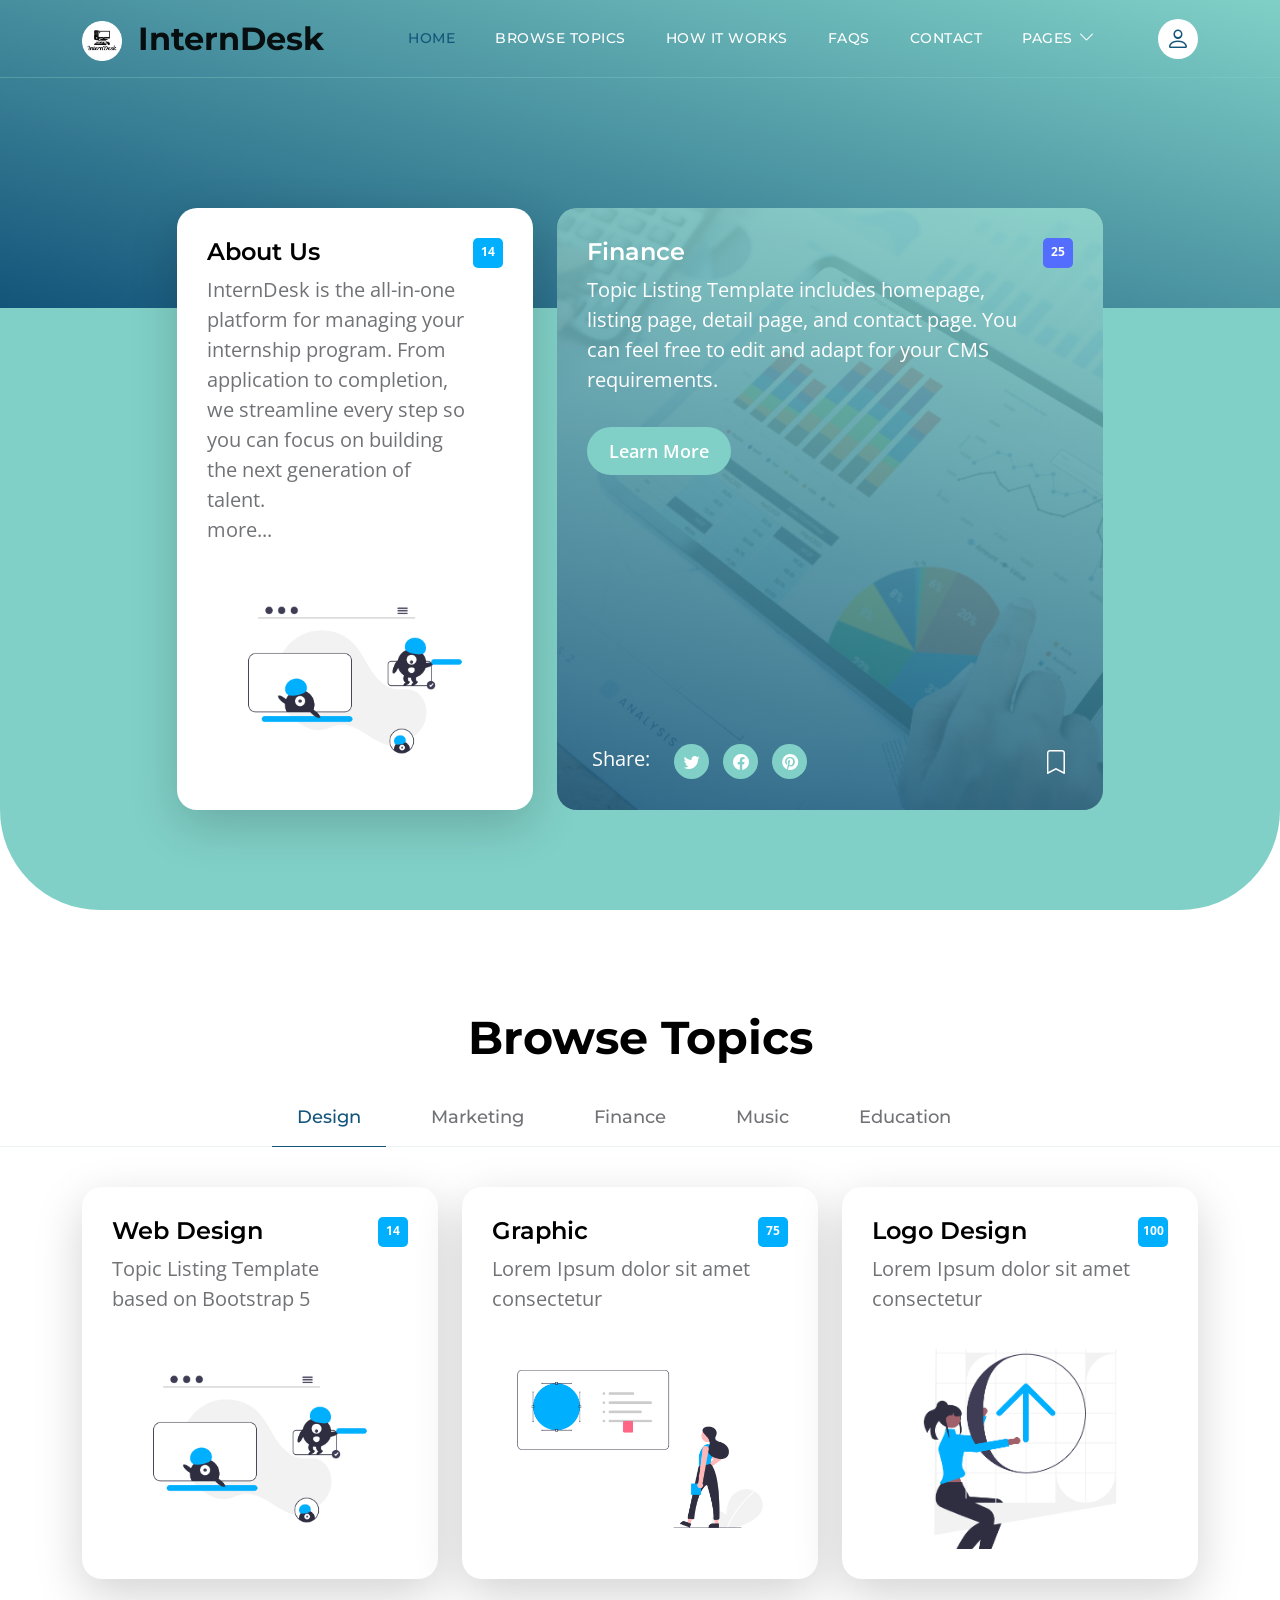
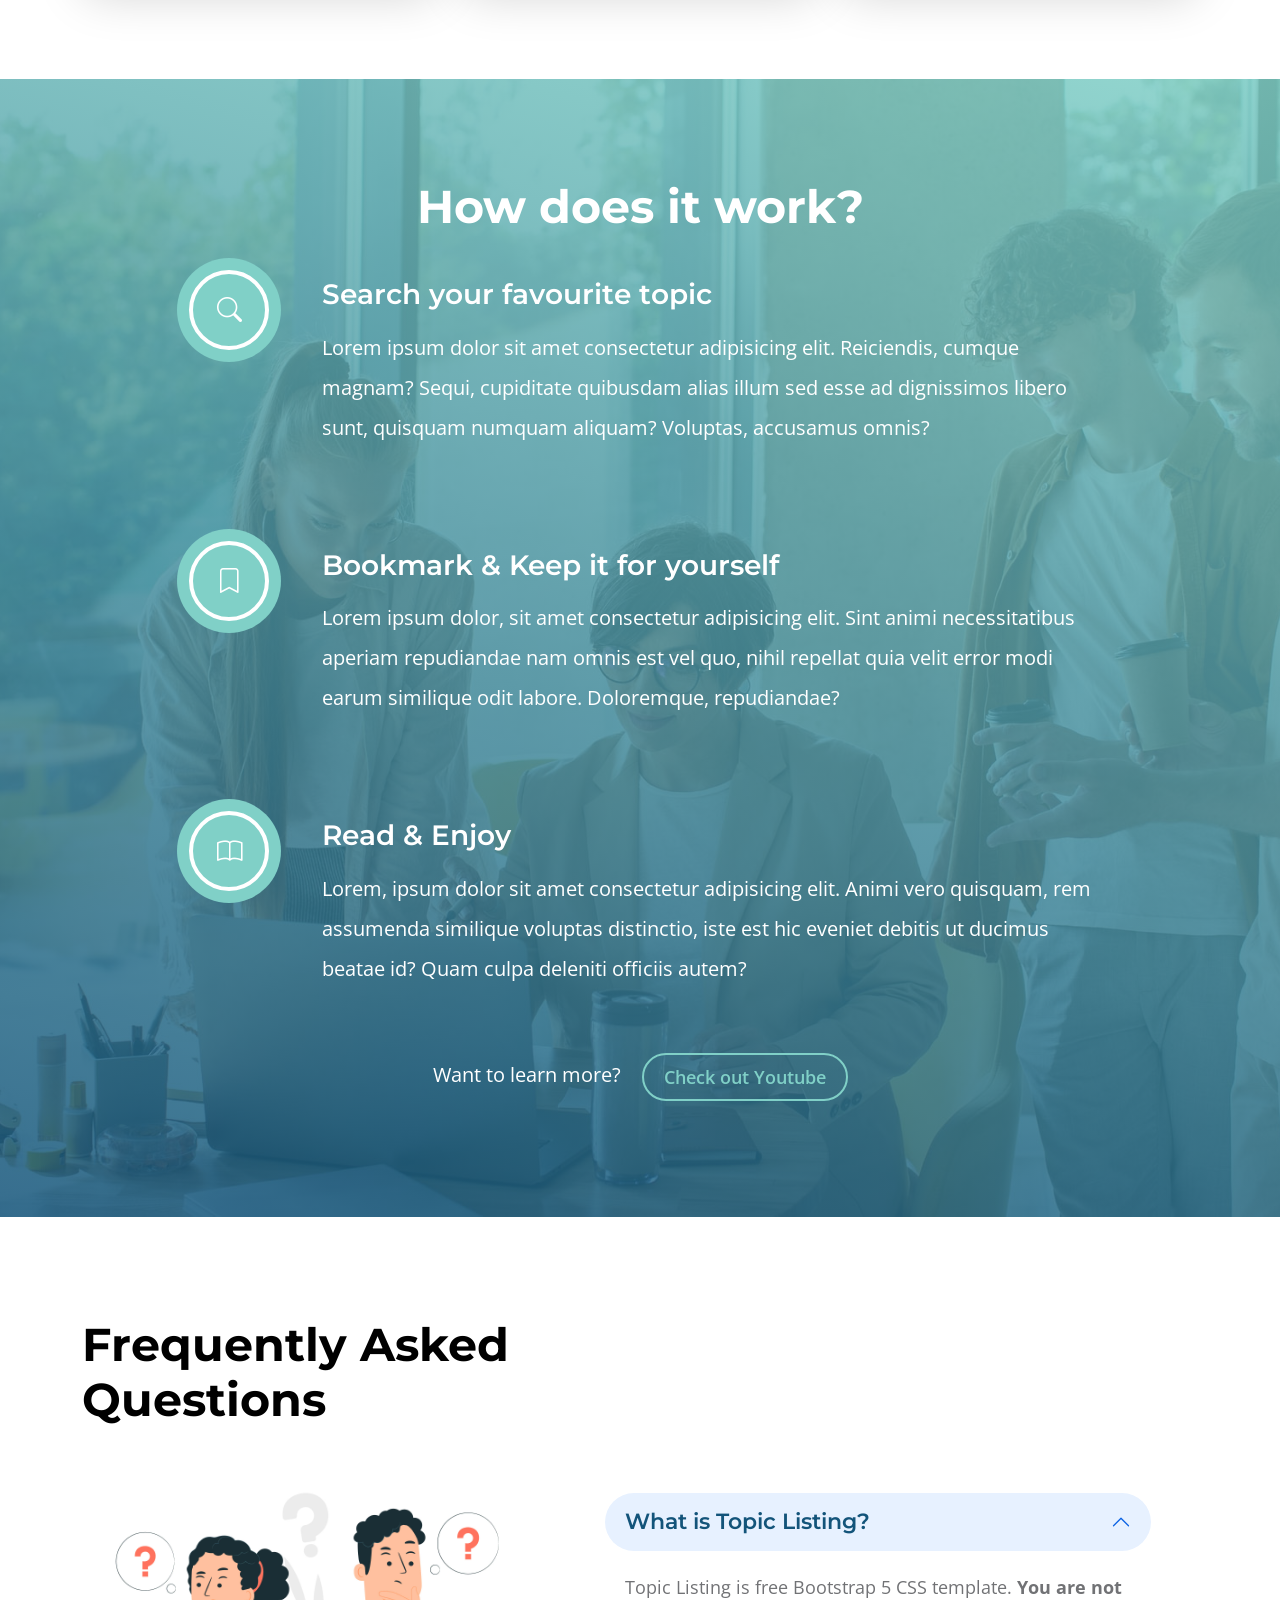
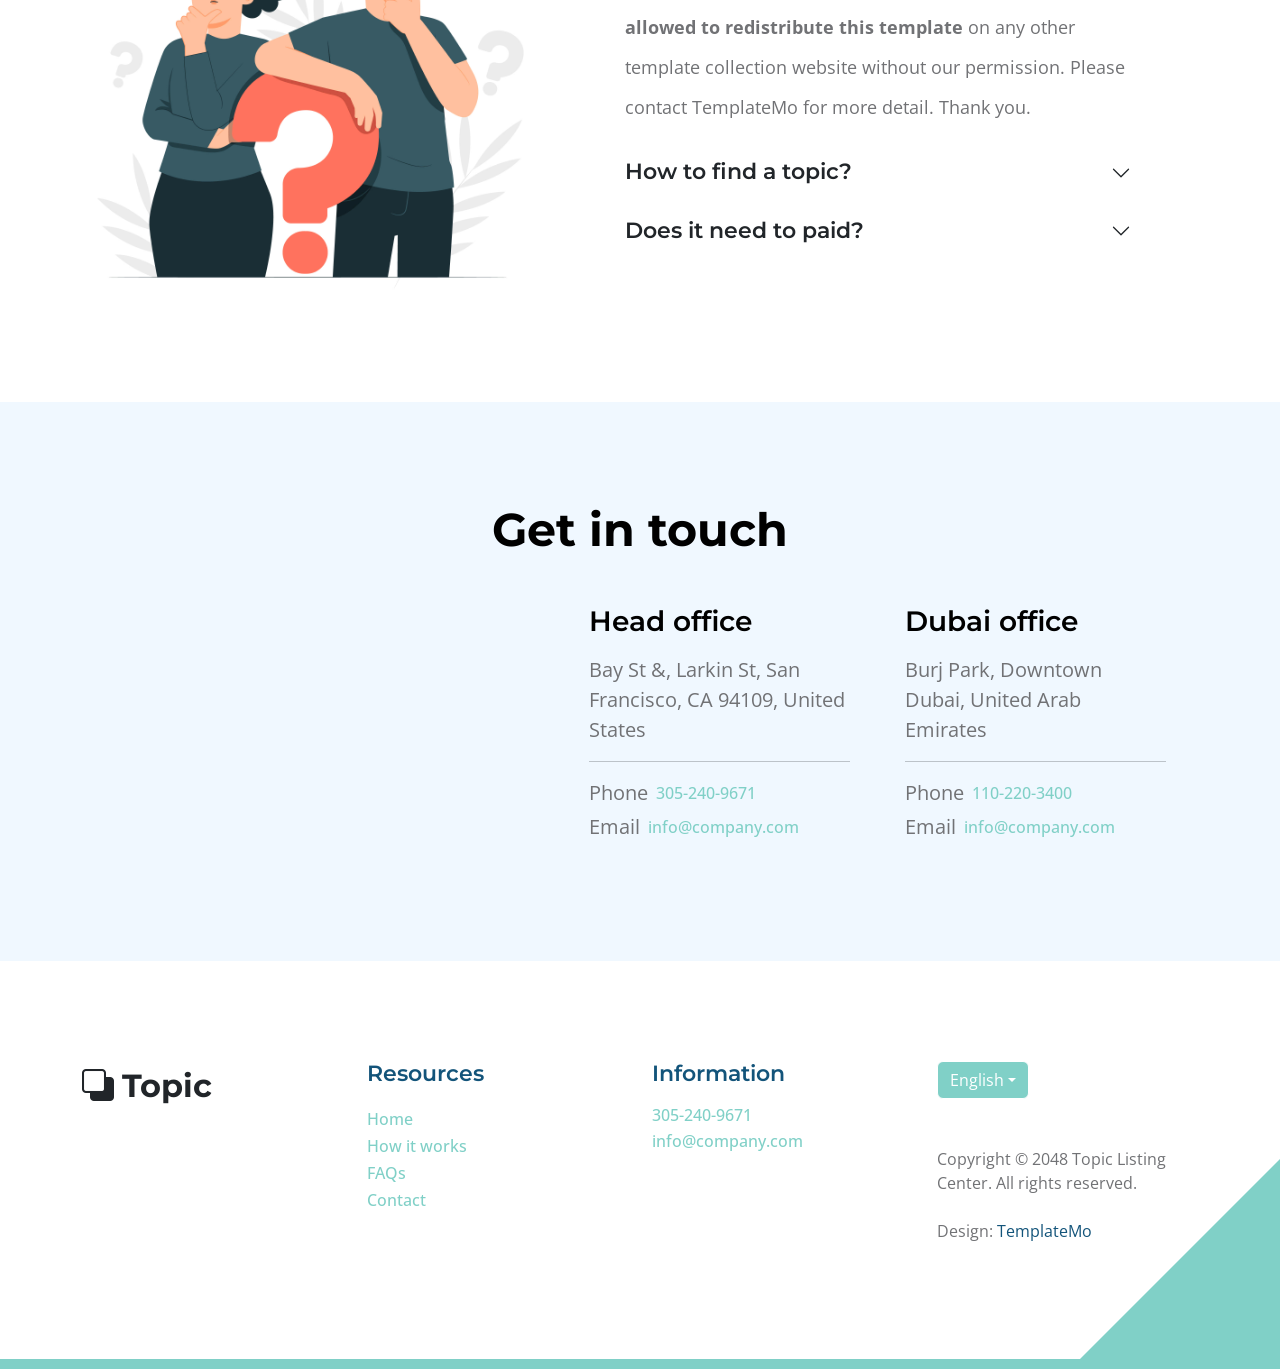
==== index.html @ ce42b8d9 "initial commit initial commit" ====
<!doctype html>
<html lang="en">
    <head>
        <meta charset="utf-8">
        <meta name="viewport" content="width=device-width, initial-scale=1">

        <meta name="description" content="">
        <meta name="author" content="">

        <title>Topic Listing Bootstrap 5 Template</title>

        <!-- CSS FILES -->        
        <link rel="preconnect" href="https://fonts.googleapis.com">
        
        <link rel="preconnect" href="https://fonts.gstatic.com" crossorigin>

        <link href="https://fonts.googleapis.com/css2?family=Montserrat:wght@500;600;700&family=Open+Sans&display=swap" rel="stylesheet">
                        
        <link href="css/bootstrap.min.css" rel="stylesheet">

        <link href="css/bootstrap-icons.css" rel="stylesheet">

        <link href="css/templatemo-topic-listing.css" rel="stylesheet">      
<!--

TemplateMo 590 topic listing

https://templatemo.com/tm-590-topic-listing

-->
    </head>
    
    <body id="top">

        <main>

            <nav class="navbar navbar-expand-lg">
                <div class="container">
                    <a class="navbar-brand" href="index.html">
                        <img src="images/logo.png" alt="InternDesk Logo" class="logo-image">
                        <span class="ms-2">InternDesk</span>
                    </a>

                    <div class="d-lg-none ms-auto me-4">
                        <a href="#top" class="navbar-icon bi-person smoothscroll" aria-label="User Profile"></a>
                    </div>
    
                    <button class="navbar-toggler" type="button" data-bs-toggle="collapse" data-bs-target="#navbarNav" aria-controls="navbarNav" aria-expanded="false" aria-label="Toggle navigation">
                        <span class="navbar-toggler-icon"></span>
                    </button>
    
                    <div class="collapse navbar-collapse" id="navbarNav">
                        <ul class="navbar-nav ms-lg-5 me-lg-auto">
                            <li class="nav-item">
                                <a class="nav-link click-scroll" href="#section_1">Home</a>
                            </li>

                            <li class="nav-item">
                                <a class="nav-link click-scroll" href="#section_2">Browse Topics</a>
                            </li>
    
                            <li class="nav-item">
                                <a class="nav-link click-scroll" href="#section_3">How it works</a>
                            </li>

                            <li class="nav-item">
                                <a class="nav-link click-scroll" href="#section_4">FAQs</a>
                            </li>
    
                            <li class="nav-item">
                                <a class="nav-link click-scroll" href="#section_5">Contact</a>
                            </li>

                            <li class="nav-item dropdown">
                                <a class="nav-link dropdown-toggle" href="#" id="navbarLightDropdownMenuLink" role="button" data-bs-toggle="dropdown" aria-expanded="false">Pages</a>

                                <ul class="dropdown-menu dropdown-menu-light" aria-labelledby="navbarLightDropdownMenuLink">
                                    <li><a class="dropdown-item" href="topics-listing.html">Topics Listing</a></li>

                                    <li><a class="dropdown-item" href="contact.html">Contact Form</a></li>
                                </ul>
                            </li>
                        </ul>

                        <div class="d-none d-lg-block">
                            <a href="#top" class="navbar-icon bi-person smoothscroll" aria-label="User Profile"></a>
                        </div>
                    </div>
                </div>
            </nav>
            

            <section class="hero-section d-flex justify-content-center align-items-center" id="section_1">
                <div class="container">
                    <div class="row">

                        <div class="col-lg-8 col-12 mx-auto">
                            <h1 class="text-white text-center"></h1>

                            <h6 class="text-center"></h6>

                            <!-- Search form removed -->
                        </div>

                    </div>
                </div>
            </section>


            <section class="featured-section">
                <div class="container">
                    <div class="row justify-content-center">

                        <div class="col-lg-4 col-12 mb-4 mb-lg-0">
                            <div class="custom-block bg-white shadow-lg">
                                <a href="topics-detail.html">
                                    <div class="d-flex">
                                        <div>
                                            <h5 class="mb-2">About Us</h5>

                                            <p class="mb-0">InternDesk is the all-in-one platform for managing your internship program. From application to completion, we streamline every step so you can focus on building the next generation of talent.
                                                <br>
                                                more...
                                            </p>
                                        </div>

                                        <span class="badge bg-design rounded-pill ms-auto">14</span>
                                    </div>

                                    <img src="images/topics/undraw_Remote_design_team_re_urdx.png" class="custom-block-image img-fluid" alt="">
                                </a>
                            </div>
                        </div>

                        <div class="col-lg-6 col-12">
                            <div class="custom-block custom-block-overlay">
                                <div class="d-flex flex-column h-100">
                                    <img src="images/businesswoman-using-tablet-analysis.jpg" class="custom-block-image img-fluid" alt="">

                                    <div class="custom-block-overlay-text d-flex">
                                        <div>
                                            <h5 class="text-white mb-2">Finance</h5>

                                            <p class="text-white">Topic Listing Template includes homepage, listing page, detail page, and contact page. You can feel free to edit and adapt for your CMS requirements.</p>

                                            <a href="topics-detail.html" class="btn custom-btn mt-2 mt-lg-3">Learn More</a>
                                        </div>

                                        <span class="badge bg-finance rounded-pill ms-auto">25</span>
                                    </div>

                                    <div class="social-share d-flex">
                                        <p class="text-white me-4">Share:</p>

                                        <ul class="social-icon">
                                            <li class="social-icon-item">
                                                <a href="#" class="social-icon-link bi-twitter" aria-label="Twitter"></a>
                                            </li>

                                            <li class="social-icon-item">
                                                <a href="#" class="social-icon-link bi-facebook" aria-label="Facebook"></a>
                                            </li>

                                            <li class="social-icon-item">
                                                <a href="#" class="social-icon-link bi-pinterest" aria-label="Pinterest"></a>
                                            </li>
                                        </ul>

                                        <a href="#" class="custom-icon bi-bookmark ms-auto" aria-label="Bookmark"></a>
                                    </div>

                                    <div class="section-overlay"></div>
                                </div>
                            </div>
                        </div>

                    </div>
                </div>
            </section>


            <section class="explore-section section-padding" id="section_2">
                <div class="container">
                    <div class="row">

                        <div class="col-12 text-center">
                            <h2 class="mb-4">Browse Topics</h1>
                        </div>

                    </div>
                </div>

                <div class="container-fluid">
                    <div class="row">
                        <ul class="nav nav-tabs" id="myTab" role="tablist">
                            <li class="nav-item" role="presentation">
                                <button class="nav-link active" id="design-tab" data-bs-toggle="tab" data-bs-target="#design-tab-pane" type="button" role="tab" aria-controls="design-tab-pane" aria-selected="true">Design</button>
                            </li>

                            <li class="nav-item" role="presentation">
                                <button class="nav-link" id="marketing-tab" data-bs-toggle="tab" data-bs-target="#marketing-tab-pane" type="button" role="tab" aria-controls="marketing-tab-pane" aria-selected="false">Marketing</button>
                            </li>

                            <li class="nav-item" role="presentation">
                                <button class="nav-link" id="finance-tab" data-bs-toggle="tab" data-bs-target="#finance-tab-pane" type="button" role="tab" aria-controls="finance-tab-pane" aria-selected="false">Finance</button>
                            </li>

                            <li class="nav-item" role="presentation">
                                <button class="nav-link" id="music-tab" data-bs-toggle="tab" data-bs-target="#music-tab-pane" type="button" role="tab" aria-controls="music-tab-pane" aria-selected="false">Music</button>
                            </li>

                            <li class="nav-item" role="presentation">
                                <button class="nav-link" id="education-tab" data-bs-toggle="tab" data-bs-target="#education-tab-pane" type="button" role="tab" aria-controls="education-tab-pane" aria-selected="false">Education</button>
                            </li>
                        </ul>
                    </div>
                </div>

                <div class="container">
                    <div class="row">

                        <div class="col-12">
                            <div class="tab-content" id="myTabContent">
                                <div class="tab-pane fade show active" id="design-tab-pane" role="tabpanel" aria-labelledby="design-tab" tabindex="0">
                                    <div class="row">
                                        <div class="col-lg-4 col-md-6 col-12 mb-4 mb-lg-0">
                                            <div class="custom-block bg-white shadow-lg">
                                                <a href="topics-detail.html">
                                                    <div class="d-flex">
                                                        <div>
                                                            <h5 class="mb-2">Web Design</h5>

                                                            <p class="mb-0">Topic Listing Template based on Bootstrap 5</p>
                                                        </div>

                                                        <span class="badge bg-design rounded-pill ms-auto">14</span>
                                                    </div>

                                                    <img src="images/topics/undraw_Remote_design_team_re_urdx.png" class="custom-block-image img-fluid" alt="">
                                                </a>
                                            </div>
                                        </div>

                                        <div class="col-lg-4 col-md-6 col-12 mb-4 mb-lg-0">
                                            <div class="custom-block bg-white shadow-lg">
                                                <a href="topics-detail.html">
                                                    <div class="d-flex">
                                                        <div>
                                                            <h5 class="mb-2">Graphic</h5>

                                                                <p class="mb-0">Lorem Ipsum dolor sit amet consectetur</p>
                                                        </div>

                                                        <span class="badge bg-design rounded-pill ms-auto">75</span>
                                                    </div>

                                                    <img src="images/topics/undraw_Redesign_feedback_re_jvm0.png" class="custom-block-image img-fluid" alt="">
                                                </a>
                                            </div>
                                        </div>

                                        <div class="col-lg-4 col-md-6 col-12">
                                            <div class="custom-block bg-white shadow-lg">
                                                <a href="topics-detail.html">
                                                    <div class="d-flex">
                                                        <div>
                                                            <h5 class="mb-2">Logo Design</h5>

                                                                <p class="mb-0">Lorem Ipsum dolor sit amet consectetur</p>
                                                        </div>

                                                        <span class="badge bg-design rounded-pill ms-auto">100</span>
                                                    </div>

                                                    <img src="images/topics/colleagues-working-cozy-office-medium-shot.png" class="custom-block-image img-fluid" alt="">
                                                </a>
                                            </div>
                                        </div>
                                    </div>
                                </div>

                                <div class="tab-pane fade" id="marketing-tab-pane" role="tabpanel" aria-labelledby="marketing-tab" tabindex="0">
                                    <div class="row">
                                        <div class="col-lg-4 col-md-6 col-12 mb-4 mb-lg-3">
                                                <div class="custom-block bg-white shadow-lg">
                                                    <a href="topics-detail.html">
                                                        <div class="d-flex">
                                                            <div>
                                                                <h5 class="mb-2">Advertising</h5>

                                                                <p class="mb-0">Lorem Ipsum dolor sit amet consectetur</p>
                                                            </div>

                                                            <span class="badge bg-advertising rounded-pill ms-auto">30</span>
                                                        </div>

                                                        <img src="images/topics/undraw_online_ad_re_ol62.png" class="custom-block-image img-fluid" alt="">
                                                    </a>
                                                </div>
                                            </div>

                                            <div class="col-lg-4 col-md-6 col-12 mb-4 mb-lg-3">
                                                <div class="custom-block bg-white shadow-lg">
                                                    <a href="topics-detail.html">
                                                        <div class="d-flex">
                                                            <div>
                                                                <h5 class="mb-2">Video Content</h5>

                                                                <p class="mb-0">Lorem Ipsum dolor sit amet consectetur</p>
                                                            </div>

                                                            <span class="badge bg-advertising rounded-pill ms-auto">65</span>
                                                        </div>

                                                        <img src="images/topics/undraw_Group_video_re_btu7.png" class="custom-block-image img-fluid" alt="">
                                                    </a>
                                                </div>
                                            </div>

                                            <div class="col-lg-4 col-md-6 col-12">
                                                <div class="custom-block bg-white shadow-lg">
                                                    <a href="topics-detail.html">
                                                        <div class="d-flex">
                                                            <div>
                                                                <h5 class="mb-2">Viral Tweet</h5>

                                                                <p class="mb-0">Lorem Ipsum dolor sit amet consectetur</p>
                                                            </div>

                                                            <span class="badge bg-advertising rounded-pill ms-auto">50</span>
                                                        </div>

                                                        <img src="images/topics/undraw_viral_tweet_gndb.png" class="custom-block-image img-fluid" alt="">
                                                    </a>
                                                </div>
                                            </div>
                                        </div>
                                  </div>

                                <div class="tab-pane fade" id="finance-tab-pane" role="tabpanel" aria-labelledby="finance-tab" tabindex="0">   <div class="row">
                                        <div class="col-lg-6 col-md-6 col-12 mb-4 mb-lg-0">
                                            <div class="custom-block bg-white shadow-lg">
                                                <a href="topics-detail.html">
                                                    <div class="d-flex">
                                                        <div>
                                                            <h5 class="mb-2">Investment</h5>

                                                            <p class="mb-0">Lorem Ipsum dolor sit amet consectetur</p>
                                                        </div>

                                                        <span class="badge bg-finance rounded-pill ms-auto">30</span>
                                                    </div>

                                                    <img src="images/topics/undraw_Finance_re_gnv2.png" class="custom-block-image img-fluid" alt="">
                                                </a>
                                            </div>
                                        </div>

                                        <div class="col-lg-6 col-md-6 col-12">
                                            <div class="custom-block custom-block-overlay">
                                                <div class="d-flex flex-column h-100">
                                                    <img src="images/businesswoman-using-tablet-analysis-graph-company-finance-strategy-statistics-success-concept-planning-future-office-room.jpg" class="custom-block-image img-fluid" alt="">

                                                    <div class="custom-block-overlay-text d-flex">
                                                        <div>
                                                            <h5 class="text-white mb-2">Finance</h5>

                                                            <p class="text-white">Lorem ipsum dolor, sit amet consectetur adipisicing elit. Sint animi necessitatibus aperiam repudiandae nam omnis</p>

                                                            <a href="topics-detail.html" class="btn custom-btn mt-2 mt-lg-3">Learn More</a>
                                                        </div>

                                                        <span class="badge bg-finance rounded-pill ms-auto">25</span>
                                                    </div>

                                                    <div class="social-share d-flex">
                                                        <p class="text-white me-4">Share:</p>

                                                        <ul class="social-icon">
                                                            <li class="social-icon-item">
                                                                <a href="#" class="social-icon-link bi-twitter" aria-label="Twitter"></a>
                                                            </li>

                                                            <li class="social-icon-item">
                                                                <a href="#" class="social-icon-link bi-facebook" aria-label="Facebook"></a>
                                                            </li>

                                                            <li class="social-icon-item">
                                                                <a href="#" class="social-icon-link bi-pinterest" aria-label="Pinterest"></a>
                                                            </li>
                                                        </ul>

                                                        <a href="#" class="custom-icon bi-bookmark ms-auto" aria-label="Bookmark"></a>
                                                    </div>

                                                    <div class="section-overlay"></div>
                                                </div>
                                            </div>
                                        </div>
                                    </div>
                                </div>

                                <div class="tab-pane fade" id="music-tab-pane" role="tabpanel" aria-labelledby="music-tab" tabindex="0">
                                    <div class="row">
                                        <div class="col-lg-4 col-md-6 col-12 mb-4 mb-lg-3">
                                            <div class="custom-block bg-white shadow-lg">
                                                <a href="topics-detail.html">
                                                    <div class="d-flex">
                                                        <div>
                                                            <h5 class="mb-2">Composing Song</h5>

                                                            <p class="mb-0">Lorem Ipsum dolor sit amet consectetur</p>
                                                        </div>

                                                        <span class="badge bg-music rounded-pill ms-auto">45</span>
                                                    </div>

                                                    <img src="images/topics/undraw_Compose_music_re_wpiw.png" class="custom-block-image img-fluid" alt="">
                                                </a>
                                            </div>
                                        </div>

                                        <div class="col-lg-4 col-md-6 col-12 mb-4 mb-lg-3">
                                            <div class="custom-block bg-white shadow-lg">
                                                <a href="topics-detail.html">
                                                    <div class="d-flex">
                                                        <div>
                                                            <h5 class="mb-2">Online Music</h5>

                                                            <p class="mb-0">Lorem Ipsum dolor sit amet consectetur</p>
                                                        </div>

                                                        <span class="badge bg-music rounded-pill ms-auto">45</span>
                                                    </div>

                                                    <img src="images/topics/undraw_happy_music_g6wc.png" class="custom-block-image img-fluid" alt="">
                                                </a>
                                            </div>
                                        </div>

                                        <div class="col-lg-4 col-md-6 col-12">
                                            <div class="custom-block bg-white shadow-lg">
                                                <a href="topics-detail.html">
                                                    <div class="d-flex">
                                                        <div>
                                                            <h5 class="mb-2">Podcast</h5>

                                                            <p class="mb-0">Lorem Ipsum dolor sit amet consectetur</p>
                                                        </div>

                                                        <span class="badge bg-music rounded-pill ms-auto">20</span>
                                                    </div>

                                                    <img src="images/topics/undraw_Podcast_audience_re_4i5q.png" class="custom-block-image img-fluid" alt="">
                                                </a>
                                            </div>
                                        </div>
                                    </div>
                                </div>

                                <div class="tab-pane fade" id="education-tab-pane" role="tabpanel" aria-labelledby="education-tab" tabindex="0">
                                    <div class="row">
                                        <div class="col-lg-6 col-md-6 col-12 mb-4 mb-lg-3">
                                            <div class="custom-block bg-white shadow-lg">
                                                <a href="topics-detail.html">
                                                    <div class="d-flex">
                                                        <div>
                                                            <h5 class="mb-2">Graduation</h5>

                                                            <p class="mb-0">Lorem Ipsum dolor sit amet consectetur</p>
                                                        </div>

                                                        <span class="badge bg-education rounded-pill ms-auto">80</span>
                                                    </div>

                                                    <img src="images/topics/undraw_Graduation_re_gthn.png" class="custom-block-image img-fluid" alt="">
                                                </a>
                                            </div>
                                        </div>

                                        <div class="col-lg-6 col-md-6 col-12">
                                            <div class="custom-block bg-white shadow-lg">
                                                <a href="topics-detail.html">
                                                    <div class="d-flex">
                                                        <div>
                                                            <h5 class="mb-2">Educator</h5>

                                                            <p class="mb-0">Lorem Ipsum dolor sit amet consectetur</p>
                                                        </div>

                                                        <span class="badge bg-education rounded-pill ms-auto">75</span>
                                                    </div>

                                                    <img src="images/topics/undraw_Educator_re_ju47.png" class="custom-block-image img-fluid" alt="">
                                                </a>
                                            </div>
                                        </div>
                                    </div>
                                </div>
                            </div>

                    </div>
                </div>
            </section>


            <section class="timeline-section section-padding" id="section_3">
                <div class="section-overlay"></div>

                <div class="container">
                    <div class="row">

                        <div class="col-12 text-center">
                            <h2 class="text-white mb-4">How does it work?</h1>
                        </div>

                        <div class="col-lg-10 col-12 mx-auto">
                            <div class="timeline-container">
                                <div class="list-progress">
                                    <div class="inner"></div>
                                </div>

                                <ul class="vertical-scrollable-timeline" id="vertical-scrollable-timeline">
                                    <li>
                                        <h4 class="text-white mb-3">Search your favourite topic</h4>

                                        <p class="text-white">Lorem ipsum dolor sit amet consectetur adipisicing elit. Reiciendis, cumque magnam? Sequi, cupiditate quibusdam alias illum sed esse ad dignissimos libero sunt, quisquam numquam aliquam? Voluptas, accusamus omnis?</p>

                                        <div class="icon-holder">
                                          <i class="bi-search"></i>
                                        </div>
                                    </li>
                                    
                                    <li>
                                        <h4 class="text-white mb-3">Bookmark &amp; Keep it for yourself</h4>

                                        <p class="text-white">Lorem ipsum dolor, sit amet consectetur adipisicing elit. Sint animi necessitatibus aperiam repudiandae nam omnis est vel quo, nihil repellat quia velit error modi earum similique odit labore. Doloremque, repudiandae?</p>

                                        <div class="icon-holder">
                                          <i class="bi-bookmark"></i>
                                        </div>
                                    </li>

                                    <li>
                                        <h4 class="text-white mb-3">Read &amp; Enjoy</h4>

                                        <p class="text-white">Lorem, ipsum dolor sit amet consectetur adipisicing elit. Animi vero quisquam, rem assumenda similique voluptas distinctio, iste est hic eveniet debitis ut ducimus beatae id? Quam culpa deleniti officiis autem?</p>

                                        <div class="icon-holder">
                                          <i class="bi-book"></i>
                                        </div>
                                    </li>
                                </ul>
                            </div>
                        </div>

                        <div class="col-12 text-center mt-5">
                            <p class="text-white">
                                Want to learn more?
                                <a href="#" class="btn custom-btn custom-border-btn ms-3">Check out Youtube</a>
                            </p>
                        </div>
                    </div>
                </div>
            </section>


            <section class="faq-section section-padding" id="section_4">
                <div class="container">
                    <div class="row">

                        <div class="col-lg-6 col-12">
                            <h2 class="mb-4">Frequently Asked Questions</h2>
                        </div>

                        <div class="clearfix"></div>

                        <div class="col-lg-5 col-12">
                            <img src="images/faq_graphic.jpg" class="img-fluid" alt="FAQs">
                        </div>

                        <div class="col-lg-6 col-12 m-auto">
                            <div class="accordion" id="accordionExample">
                                <div class="accordion-item">
                                    <h2 class="accordion-header" id="headingOne">
                                        <button class="accordion-button" type="button" data-bs-toggle="collapse" data-bs-target="#collapseOne" aria-expanded="true" aria-controls="collapseOne">
                                        What is Topic Listing?
                                        </button>
                                    </h2>

                                    <div id="collapseOne" class="accordion-collapse collapse show" aria-labelledby="headingOne" data-bs-parent="#accordionExample">
                                        <div class="accordion-body">
                                            Topic Listing is free Bootstrap 5 CSS template. <strong>You are not allowed to redistribute this template</strong> on any other template collection website without our permission. Please contact TemplateMo for more detail. Thank you.
                                        </div>
                                    </div>
                                </div>

                                <div class="accordion-item">
                                    <h2 class="accordion-header" id="headingTwo">
                                        <button class="accordion-button collapsed" type="button" data-bs-toggle="collapse" data-bs-target="#collapseTwo" aria-expanded="false" aria-controls="collapseTwo">
                                        How to find a topic?
                                    </button>
                                    </h2>

                                    <div id="collapseTwo" class="accordion-collapse collapse" aria-labelledby="headingTwo" data-bs-parent="#accordionExample">
                                        <div class="accordion-body">
                                            You can search on Google with <strong>keywords</strong> such as templatemo portfolio, templatemo one-page layouts, photography, digital marketing, etc.
                                        </div>
                                    </div>
                                </div>

                                <div class="accordion-item">
                                    <h2 class="accordion-header" id="headingThree">
                                        <button class="accordion-button collapsed" type="button" data-bs-toggle="collapse" data-bs-target="#collapseThree" aria-expanded="false" aria-controls="collapseThree">
                                        Does it need to paid?
                                    </button>
                                    </h2>

                                    <div id="collapseThree" class="accordion-collapse collapse" aria-labelledby="headingThree" data-bs-parent="#accordionExample">
                                        <div class="accordion-body">
                                            You can modify any of this with custom CSS or overriding our default variables. It's also worth noting that just about any HTML can go within the <code>.accordion-body</code>, though the transition does limit overflow.
                                        </div>
                                    </div>
                                </div>
                            </div>
                        </div>

                    </div>
                </div>
            </section>


            <section class="contact-section section-padding section-bg" id="section_5">
                <div class="container">
                    <div class="row">

                        <div class="col-lg-12 col-12 text-center">
                            <h2 class="mb-5">Get in touch</h2>
                        </div>

                        <div class="col-lg-5 col-12 mb-4 mb-lg-0">
                            <iframe class="google-map google-map-iframe" src="https://www.google.com/maps/embed?pb=!1m18!1m12!1m3!1d2595.065641062665!2d-122.4230416990949!3d37.80335401520422!2m3!1f0!2f0!3f0!3m2!1i1024!2i768!4f13.1!3m3!1m2!1s0x80858127459fabad%3A0x808ba520e5e9edb7!2sFrancisco%20Park!5e1!3m2!1sen!2sth!4v1684340239744!5m2!1sen!2sth" width="100%" height="250" allowfullscreen="" loading="lazy" title="Google Map of Francisco Park"></iframe>
                        </div>

                        <div class="col-lg-3 col-md-6 col-12 mb-3 mb-lg- mb-md-0 ms-auto">
                            <h4 class="mb-3">Head office</h4>

                            <p>Bay St &amp;, Larkin St, San Francisco, CA 94109, United States</p>

                            <hr>

                            <p class="d-flex align-items-center mb-1">
                                <span class="me-2">Phone</span>

                                <a href="tel: 305-240-9671" class="site-footer-link">
                                    305-240-9671
                                </a>
                            </p>

                            <p class="d-flex align-items-center">
                                <span class="me-2">Email</span>

                                <a href="mailto:info@company.com" class="site-footer-link">
                                    info@company.com
                                </a>
                            </p>
                        </div>

                        <div class="col-lg-3 col-md-6 col-12 mx-auto">
                            <h4 class="mb-3">Dubai office</h4>

                            <p>Burj Park, Downtown Dubai, United Arab Emirates</p>

                            <hr>

                            <p class="d-flex align-items-center mb-1">
                                <span class="me-2">Phone</span>

                                <a href="tel: 110-220-3400" class="site-footer-link">
                                    110-220-3400
                                </a>
                            </p>

                            <p class="d-flex align-items-center">
                                <span class="me-2">Email</span>

                                <a href="mailto:info@company.com" class="site-footer-link">
                                    info@company.com
                                </a>
                            </p>
                        </div>

                    </div>
                </div>
            </section>
        </main>

<footer class="site-footer section-padding">
            <div class="container">
                <div class="row">

                    <div class="col-lg-3 col-12 mb-4 pb-2">
                        <a class="navbar-brand mb-2" href="index.html">
                            <i class="bi-back"></i>
                            <span>Topic</span>
                        </a>
                    </div>

                    <div class="col-lg-3 col-md-4 col-6">
                        <h6 class="site-footer-title mb-3">Resources</h6>

                        <ul class="site-footer-links">
                            <li class="site-footer-link-item">
                                <a href="#" class="site-footer-link">Home</a>
                            </li>

                            <li class="site-footer-link-item">
                                <a href="#" class="site-footer-link">How it works</a>
                            </li>

                            <li class="site-footer-link-item">
                                <a href="#" class="site-footer-link">FAQs</a>
                            </li>

                            <li class="site-footer-link-item">
                                <a href="#" class="site-footer-link">Contact</a>
                            </li>
                        </ul>
                    </div>

                    <div class="col-lg-3 col-md-4 col-6 mb-4 mb-lg-0">
                        <h6 class="site-footer-title mb-3">Information</h6>

                        <p class="text-white d-flex mb-1">
                            <a href="tel: 305-240-9671" class="site-footer-link">
                                305-240-9671
                            </a>
                        </p>

                        <p class="text-white d-flex">
                            <a href="mailto:info@company.com" class="site-footer-link">
                                info@company.com
                            </a>
                        </p>
                    </div>

                    <div class="col-lg-3 col-md-4 col-12 mt-4 mt-lg-0 ms-auto">
                        <div class="dropdown">
                            <button class="btn btn-secondary dropdown-toggle" type="button" data-bs-toggle="dropdown" aria-expanded="false">
                            English</button>

                            <ul class="dropdown-menu">
                                <li><button class="dropdown-item" type="button">Thai</button></li>

                                <li><button class="dropdown-item" type="button">Myanmar</button></li>

                                <li><button class="dropdown-item" type="button">Arabic</button></li>
                            </ul>
                        </div>

                        <p class="copyright-text mt-lg-5 mt-4">Copyright © 2048 Topic Listing Center. All rights reserved.
                        <br><br>Design: <a rel="nofollow noopener" href="https://templatemo.com" target="_blank">TemplateMo</a></p>
                        
                    </div>

                </div>
            </div>
        </footer>


        <!-- JAVASCRIPT FILES -->
        <script src="js/jquery.min.js"></script>
        <script src="js/bootstrap.bundle.min.js"></script>
        <script src="js/jquery.sticky.js"></script>
        <script src="js/click-scroll.js"></script>
        <script src="js/custom.js"></script>

    </body>
</html>
---- css/templatemo-topic-listing.css ----
/*

TemplateMo 590 topic listing

https://templatemo.com/tm-590-topic-listing

*/

/*---------------------------------------
  CUSTOM PROPERTIES ( VARIABLES )             
-----------------------------------------*/
:root {
  --white-color:                  #ffffff;
  --primary-color:                #13547a;
  --secondary-color:              #80d0c7;
  --section-bg-color:             #f0f8ff;
  --custom-btn-bg-color:          #80d0c7;
  --custom-btn-bg-hover-color:    #13547a;
  --dark-color:                   #000000;
  --p-color:                      #717275;
  --border-color:                 #7fffd4;
  --link-hover-color:             #13547a;

  --body-font-family:             'Open Sans', sans-serif;
  --title-font-family:            'Montserrat', sans-serif;

  --h1-font-size:                 58px;
  --h2-font-size:                 46px;
  --h3-font-size:                 32px;
  --h4-font-size:                 28px;
  --h5-font-size:                 24px;
  --h6-font-size:                 22px;
  --p-font-size:                  20px;
  --menu-font-size:               14px;
  --btn-font-size:                18px;
  --copyright-font-size:          16px;

  --border-radius-large:          100px;
  --border-radius-medium:         20px;
  --border-radius-small:          10px;

  --font-weight-normal:           400;
  --font-weight-medium:           500;
  --font-weight-semibold:         600;
  --font-weight-bold:             700;
}

body {
  background-color: var(--white-color);
  font-family: var(--body-font-family); 
}


/*---------------------------------------
  TYPOGRAPHY               
-----------------------------------------*/

h2,
h3,
h4,
h5,
h6 {
  color: var(--dark-color);
}

h1,
h2,
h3,
h4,
h5,
h6 {
  font-family: var(--title-font-family); 
  font-weight: var(--font-weight-semibold);
}

h1 {
  font-size: var(--h1-font-size);
  font-weight: var(--font-weight-bold);
}

h2 {
  font-size: var(--h2-font-size);
  font-weight: var(--font-weight-bold);
}

h3 {
  font-size: var(--h3-font-size);
}

h4 {
  font-size: var(--h4-font-size);
}

h5 {
  font-size: var(--h5-font-size);
}

h6 {
  color: var(--primary-color);
  font-size: var(--h6-font-size);
}

p {
  color: var(--p-color);
  font-size: var(--p-font-size);
  font-weight: var(--font-weight-normal);
}

ul li {
  color: var(--p-color);
  font-size: var(--p-font-size);
  font-weight: var(--font-weight-normal);
}

a, 
button {
  touch-action: manipulation;
  transition: all 0.3s;
}

a {
  display: inline-block;
  color: var(--primary-color);
  text-decoration: none;
}

a:hover {
  color: var(--link-hover-color);
}

b,
strong {
  font-weight: var(--font-weight-bold);
}


/*---------------------------------------
  SECTION               
-----------------------------------------*/
.section-padding {
  padding-top: 100px;
  padding-bottom: 100px;
}

.section-bg {
  background-color: var(--section-bg-color);
}

.section-overlay {
  background-image: linear-gradient(15deg, #13547a 0%, #80d0c7 100%);
  position: absolute;
  top: 0;
  left: 0;
  pointer-events: none;
  width: 100%;
  height: 100%;
  opacity: 0.85;
}

.section-overlay + .container {
  position: relative;
}

.tab-content {
  background-color: var(--white-color);
  border-radius: var(--border-radius-medium);
}

.nav-tabs {
  border-bottom: 1px solid #ecf3f2;
  margin-bottom: 40px;
  justify-content: center;
}

.nav-tabs .nav-link {
  border-radius: 0;
  border-top: 0;
  border-right: 0;
  border-left: 0;
  color: var(--p-color);
  font-family: var(--title-font-family);
  font-size: var(--btn-font-size);
  font-weight: var(--font-weight-medium);
  padding: 15px 25px;
  transition: all 0.3s;
}

.nav-tabs .nav-link:first-child {
  margin-right: 20px;
}

.nav-tabs .nav-item.show .nav-link, 
.nav-tabs .nav-link.active,
.nav-tabs .nav-link:focus, 
.nav-tabs .nav-link:hover {
  border-bottom-color: var(--primary-color);
  color: var(--primary-color);
}


/*---------------------------------------
  CUSTOM ICON COLOR               
-----------------------------------------*/
.custom-icon {
  color: var(--secondary-color);
}


/*---------------------------------------
  CUSTOM BUTTON               
-----------------------------------------*/
.custom-btn {
  background: var(--custom-btn-bg-color);
  border: 2px solid transparent;
  border-radius: var(--border-radius-large);
  color: var(--white-color);
  font-size: var(--btn-font-size);
  font-weight: var(--font-weight-semibold);
  line-height: normal;
  transition: all 0.3s;
  padding: 10px 20px;
}

.custom-btn:hover {
  background: var(--custom-btn-bg-hover-color);
  color: var(--white-color);
}

.custom-border-btn {
  background: transparent;
  border: 2px solid var(--custom-btn-bg-color);
  color: var(--custom-btn-bg-color);
}

.custom-border-btn:hover {
  background: var(--custom-btn-bg-color);
  border-color: transparent;
  color: var(--white-color);
}

.custom-btn-bg-white {
  border-color: var(--white-color);
  color: var(--white-color);
}


/*---------------------------------------
  SITE HEADER              
-----------------------------------------*/
.site-header {
  background-image: linear-gradient(15deg, #13547a 0%, #80d0c7 100%);
  padding-top: 150px;
  padding-bottom: 80px;
}

.site-header .container {
  height: 100%;
}

.breadcrumb-item+.breadcrumb-item::before,
.breadcrumb-item a:hover,
.breadcrumb-item.active {
  color: var(--white-color);
}

.site-header .custom-icon {
  color: var(--white-color);
  font-size: var(--h4-font-size);
}

.site-header .custom-icon:hover {
  color: var(--secondary-color);
}


/*---------------------------------------
  NAVIGATION              
-----------------------------------------*/
.sticky-wrapper {
  position: absolute;
  top: 0;
  right: 0;
  left: 0;
}

.sticky-wrapper.is-sticky .navbar {
  background-color: var(--secondary-color);
}

.navbar {
  background: transparent;
  border-bottom: 1px solid rgba(128, 208, 199, 0.35);
  z-index: 9;
}

.navbar-brand,
.navbar-brand:hover {
  font-size: var(--h3-font-size);
  font-weight: var(--font-weight-bold);
  display: block;
}

.navbar-brand span {
  font-family: var(--title-font-family);
}

.navbar-expand-lg .navbar-nav .nav-link {
  border-radius: var(--border-radius-large);
  margin: 10px;
  padding: 10px;
}

.navbar-nav .nav-link {
  display: inline-block;
  color: var(--white-color);
  font-family: var(--title-font-family); 
  font-size: var(--menu-font-size);
  font-weight: var(--font-weight-medium);
  text-transform: uppercase;
  letter-spacing: 0.5px;
  position: relative;
  padding-top: 15px;
  padding-bottom: 15px;
}

.navbar-nav .nav-link.active, 
.navbar-nav .nav-link:hover {
  color: var(--primary-color);
}

.navbar .dropdown-menu {
  background: var(--white-color);
  box-shadow: 0 1rem 3rem rgba(0,0,0,.175);
  border: 0;
  display: inherit;
  opacity: 0;
  min-width: 9rem;
  margin-top: 20px;
  padding: 13px 0 10px 0;
  transition: all 0.3s;
  pointer-events: none;
}

.navbar .dropdown-menu::before {
  content: "";
  width: 0;
  height: 0;
  border-left: 20px solid transparent;
  border-right: 20px solid transparent;
  border-bottom: 15px solid var(--white-color);
  position: absolute;
  top: -10px;
  left: 10px;
}

.navbar .dropdown-item {
  display: inline-block;
  color: var(--p-bg-color);
  font-family: var(--title-font-family); 
  font-size: var(--menu-font-size);
  font-weight: var(--font-weight-medium);
  text-transform: uppercase;
  letter-spacing: 0.5px;
  position: relative;
}

.navbar .dropdown-item.active, 
.navbar .dropdown-item:active,
.navbar .dropdown-item:focus, 
.navbar .dropdown-item:hover {
  background: transparent;
  color: var(--primary-color);
}

.navbar .dropdown-toggle::after {
  content: "\f282";
  display: inline-block;
  font-family: bootstrap-icons !important;
  font-size: var(--copyright-font-size);
  font-style: normal;
  font-weight: normal !important;
  font-variant: normal;
  text-transform: none;
  line-height: 1;
  vertical-align: -.125em;
  -webkit-font-smoothing: antialiased;
  -moz-osx-font-smoothing: grayscale;
  position: relative;
  left: 2px;
  border: 0;
}

@media screen and (min-width: 992px) {
  .navbar .dropdown:hover .dropdown-menu {
    opacity: 1;
    margin-top: 0;
    pointer-events: auto;
  }
}

.navbar-icon {
  background: var(--white-color);
  border-radius: var(--border-radius-large);
  display: inline-block;
  font-size: var(--h5-font-size);
  width: 40px;
  height: 40px;
  line-height: 40px;
  text-align: center;
  transition: all 0.3s ease;
}

.navbar-icon:hover {
  background: var(--primary-color);
  color: var(--white-color);
}

.navbar-toggler {
  border: 0;
  padding: 0;
  cursor: pointer;
  margin: 0;
  width: 30px;
  height: 35px;
  outline: none;
}

.navbar-toggler:focus {
  outline: none;
  box-shadow: none;
}

.navbar-toggler[aria-expanded="true"] .navbar-toggler-icon {
  background: transparent;
}

.navbar-toggler[aria-expanded="true"] .navbar-toggler-icon:before,
.navbar-toggler[aria-expanded="true"] .navbar-toggler-icon:after {
  transition: top 300ms 50ms ease, -webkit-transform 300ms 350ms ease;
  transition: top 300ms 50ms ease, transform 300ms 350ms ease;
  transition: top 300ms 50ms ease, transform 300ms 350ms ease, -webkit-transform 300ms 350ms ease;
  top: 0;
}

.navbar-toggler[aria-expanded="true"] .navbar-toggler-icon:before {
  transform: rotate(45deg);
}

.navbar-toggler[aria-expanded="true"] .navbar-toggler-icon:after {
  transform: rotate(-45deg);
}

.navbar-toggler .navbar-toggler-icon {
  background: var(--white-color);
  transition: background 10ms 300ms ease;
  display: block;
  width: 30px;
  height: 2px;
  position: relative;
}

.navbar-toggler .navbar-toggler-icon:before,
.navbar-toggler .navbar-toggler-icon:after {
  transition: top 300ms 350ms ease, -webkit-transform 300ms 50ms ease;
  transition: top 300ms 350ms ease, transform 300ms 50ms ease;
  transition: top 300ms 350ms ease, transform 300ms 50ms ease, -webkit-transform 300ms 50ms ease;
  position: absolute;
  right: 0;
  left: 0;
  background: var(--white-color);
  width: 30px;
  height: 2px;
  content: '';
}

.navbar-toggler .navbar-toggler-icon::before {
  top: -8px;
}

.navbar-toggler .navbar-toggler-icon::after {
  top: 8px;
}


/*---------------------------------------
  HERO        
-----------------------------------------*/
.hero-section {
  background-image: linear-gradient(15deg, #13547a 0%, #80d0c7 100%);
  position: relative;
  overflow: hidden;
  padding-top: 150px;
  padding-bottom: 150px;
}

.hero-section .input-group {
  background-color: var(--white-color);
  border-radius: var(--border-radius-large);
  padding: 10px 15px;
}

.hero-section .input-group-text {
  background-color: transparent;
  border: 0;
}

.hero-section input[type="search"] {
  border: 0;
  box-shadow: none;
  margin-bottom: 0;
  padding-left: 0;
}

.hero-section button[type="submit"] {
  background-color: var(--primary-color);
  border: 0;
  border-radius: var(--border-radius-large) !important;
  color: var(--white-color);
  max-width: 150px;
}


/*---------------------------------------
  TOPICS              
-----------------------------------------*/
.featured-section {
  background-color: var(--secondary-color);
  border-radius: 0 0 100px 100px;
  padding-bottom: 100px;
}

.featured-section .row {
  position: relative;
  bottom: 100px;
  margin-bottom: -100px;
}

.custom-block {
  border-radius: var(--border-radius-medium);
  position: relative;
  overflow: hidden;
  padding: 30px;
  transition: all 0.3s ease;
  height: 100%;
}

.custom-block:hover {
  background-color: var(--secondary-color);
  transform: translateY(-3px);
}

.custom-block > a {
  width: 100%;
}

.custom-block-image {
  display: block;
  width: 100%;
  height: 200px;
  object-fit: cover;
  margin-top: 35px;
}

.custom-block .rounded-pill {
  border-radius: 5px !important;
  display: flex;
  justify-content: center;
  text-align: center;
  width: 30px;
  height: 30px;
  line-height: 20px;
}

.custom-block-overlay {
  height: 100%;
  min-height: 350px;
  padding: 0;
}

.custom-block-overlay > a {
  height: 100%;
}

.custom-block-overlay .custom-block-image {
  border-radius: var(--border-radius-medium);
  display: block;
  height: 100%;
  margin-top: 0;
}

.custom-block-overlay-text {
  position: absolute;
  z-index: 2;
  top: 0;
  right: 0;
  left: 0;
  padding: 30px;
}

.social-share {
  position: absolute;
  bottom: 0;
  right: 0;
  left: 0;
  z-index: 2;
  padding: 20px 35px;
}

.social-share .bi-bookmark {
  color: var(--white-color);
  font-size: var(--h5-font-size);
}

.social-share .bi-bookmark:hover {
  color: var(--secondary-color);
}

.bg-design {
  background-color: #00B0FF;
}

.bg-graphic {
  background-color: #00BFA6;
}

.bg-advertising {
  background-color: #F50057;
}

.bg-finance {
  background-color: #536DFE;
}

.bg-music {
  background-color: #F9A826;
}

.bg-education {
  background-color: #00BFA6;
}


/*---------------------------------------
  TOPICS               
-----------------------------------------*/
.topics-detail-block {
  border-radius: var(--border-radius-medium);
  position: relative;
  overflow: hidden;
}

.topics-detail-block-image {
  display: block;
  border-radius: var(--border-radius-medium);
}

blockquote {
  background-color: var(--section-bg-color);
  border-radius: var(--border-radius-small);
  font-family: var(--title-font-family);
  font-size: var(--h4-font-size);
  font-weight: var(--font-weight-bold);
  display: inline-block;
  text-align: center;
  margin: 30px;
  padding: 40px;
}

.topics-listing-page .site-header {
  padding-bottom: 65px;
}

.custom-block-topics-listing-info {
  margin: 30px 20px 20px 30px;
}

.custom-block-topics-listing {
  height: inherit;
}

.custom-block-topics-listing .custom-block-image {
  width: 200px;
}


/*---------------------------------------
  PAGINATION              
-----------------------------------------*/
.pagination {
  margin-top: 40px;
}

.page-link {
  border: 0;
  border-radius: var(--border-radius-small);
  color: var(--p-color);
  font-family: var(--title-font-family);
  margin: 0 5px;
  padding: 10px 20px;
}

.page-link:hover,
.page-item:first-child .page-link:hover,
.page-item:last-child .page-link:hover {
  background-color: var(--secondary-color);
  color: var(--white-color);
}

.page-item:first-child .page-link {
  margin-right: 10px;
}

.page-item:first-child .page-link,
.page-item:last-child .page-link {
  background-color: var(--section-bg-color);
  border-radius: var(--border-radius-small);
}

.active>.page-link, .page-link.active {
  background-color: var(--secondary-color);
  border-color: var(--secondary-color);
}


/*---------------------------------------
  TIMELINE              
-----------------------------------------*/
.timeline-section {
  background-image: url('../images/colleagues-working-cozy-office-medium-shot.jpg');
  background-repeat: no-repeat;
  background-position: center;
  background-size: cover;
  position: relative;
}

.timeline-container .vertical-scrollable-timeline {
  list-style-type: none;
  position: relative;
  padding-left: 0;
}

.timeline-container .vertical-scrollable-timeline .list-progress {
  width: 8px;
  height: 87%;
  background-color: var(--primary-color);
  position: absolute;
  left: 52px;
  top: 0;
  overflow: hidden;
}

.timeline-container .vertical-scrollable-timeline .list-progress .inner {
  position: absolute;
  right: 0;
  bottom: 0;
  height: 100%;
  background-color: var(--secondary-color);
  width: 100%;
}

.timeline-container .vertical-scrollable-timeline li {
  position: relative;
  padding: 20px 0px 65px 145px;
}

.timeline-container .vertical-scrollable-timeline li:last-child {
  padding-bottom: 0;
}

.timeline-container .vertical-scrollable-timeline li p {
  line-height: 40px;
}

.timeline-container .vertical-scrollable-timeline li p:last-child {
  margin-bottom: 0;
}

.timeline-container .vertical-scrollable-timeline li .icon-holder {
  position: absolute;
  left: 0;
  top: 0;
  width: 104px;
  height: 104px;
  display: flex;
  justify-content: center;
  align-items: center;
  background-color: var(--secondary-color);
  border-radius: 50%;
  z-index: 1;
  transition: 0.4s all;
}

.timeline-container .vertical-scrollable-timeline li .icon-holder::before {
  content: "";
  width: 80px;
  height: 80px;
  border: 4px solid #fff;
  position: absolute;
  background-color: var(--secondary-color);
  border-radius: 50%;
  z-index: -1;
  transition: 0.4s all;
}

.timeline-container .vertical-scrollable-timeline li .icon-holder i {
  font-size: 25px;
  color: var(--white-color);
}

.timeline-container .vertical-scrollable-timeline li::before {
  content: "";
  position: absolute;
  height: 100%;
  width: 8px;
  background-color: transparent;
  left: 52px;
  z-index: 0;
}

.timeline-container .vertical-scrollable-timeline li.active .icon-holder {
  background-color: var(--primary-color);
}

.timeline-container .vertical-scrollable-timeline li.active .icon-holder::before {
  background-color: var(--primary-color);
}


/*---------------------------------------
  FAQs              
-----------------------------------------*/
.faq-section .accordion-item {
  border: 0;
}

.faq-section .accordion-button {
  font-size: var(--h6-font-size);
  font-weight: var(--font-weight-semibold);
}

.faq-section .accordion-item:first-of-type .accordion-button {
  border-radius: var(--border-radius-large);
}

.faq-section .accordion-button:not(.collapsed) {
  border-radius: var(--border-radius-large);
  box-shadow: none;
  color: var(--primary-color);
}

.faq-section .accordion-body {
  color: var(--p-color);
  font-size: var(--btn-font-size);
  line-height: 40px;
}
/*---------------------------------------
  NEWSLETTER               
-----------------------------------------*/
.newsletter-image {
  border-radius: var(--border-radius-medium);
}


/*---------------------------------------
  CONTACT               
-----------------------------------------*/
.google-map {
  border-radius: var(--border-radius-medium);
}

.contact-form .form-floating>textarea {
  border-radius: var(--border-radius-medium);
  height: 150px;
}


/*---------------------------------------
  SUBSCRIBE FORM               
-----------------------------------------*/
.subscribe-form-wrap {
  padding: 50px;
}

.subscribe-form {
  width: 95%;
}


/*---------------------------------------
  CUSTOM FORM               
-----------------------------------------*/
.custom-form .form-control {
  border-radius: var(--border-radius-large);
  color: var(--p-color);
  margin-bottom: 24px;
  padding-top: 13px;
  padding-bottom: 13px;
  padding-left: 20px;
  outline: none;
}

.form-floating>label {
  padding-left: 20px;
}

.custom-form button[type="submit"] {
  background: var(--custom-btn-bg-color);
  border: none;
  border-radius: var(--border-radius-large);
  color: var(--white-color);
  font-family: var(--title-font-family);
  font-size: var(--p-font-size);
  font-weight: var(--font-weight-semibold);
  transition: all 0.3s;
  margin-bottom: 0;
}

.custom-form button[type="submit"]:hover,
.custom-form button[type="submit"]:focus {
  background: var(--custom-btn-bg-hover-color);
  border-color: transparent;
}


/*---------------------------------------
  SITE FOOTER              
-----------------------------------------*/
.site-footer {
  border-bottom: 10px solid var(--secondary-color);
  position: relative;
}

.site-footer::after {
  content: "";
  position: absolute;
  bottom: 0;
  right: 0;
  width: 0;
  height: 0;
  border-style: solid;
  border-width: 0 0 200px 200px;
  border-color: transparent transparent var(--secondary-color) transparent;
  pointer-events: none;
}

.site-footer-title {
  color: var(--primary-color); 
}

.site-footer .dropdown-menu {
  padding: 0;
}

.site-footer .dropdown-item {
  color: var(--p-color);
  font-size: var(--menu-font-size);
  font-weight: var(--font-weight-medium);
  padding: 4px 18px;
}

.site-footer .dropdown-item:hover {
  background-color: transparent;
  color: var(--primary-color);
}

.site-footer .dropdown-menu li:first-child .dropdown-item {
  padding-top: 10px;
}

.site-footer .dropdown-menu li:last-child .dropdown-item {
  padding-bottom: 12px;
}

.site-footer .dropdown-toggle {
  background-color: var(--secondary-color);
  border-color: var(--white-color);
}

.site-footer .dropdown-toggle:hover {
  background-color: var(--primary-color);
  border-color: transparent;
}

.site-footer-links {
  padding-left: 0;
}

.site-footer-link-item {
  display: block;
  list-style: none;
  line-height: normal;
}

.site-footer-link {
  color: var(--secondary-color);
  font-size: var(--copyright-font-size);
  font-weight: var(--font-weight-medium);
  line-height: normal;
}

.copyright-text {
  font-size: var(--copyright-font-size);
}


/*---------------------------------------
  SOCIAL ICON               
-----------------------------------------*/
.social-icon {
  margin: 0;
  padding: 0;
}

.social-icon-item {
  list-style: none;
  display: inline-block;
  vertical-align: top;
}

.social-icon-link {
  background: var(--secondary-color);
  border-radius: var(--border-radius-large);
  color: var(--white-color);
  font-size: var(--copyright-font-size);
  display: block;
  margin-right: 10px;
  text-align: center;
  width: 35px;
  height: 35px;
  line-height: 36px;
  transition: background 0.2s, color 0.2s;
}

.social-icon-link:hover {
  background: var(--primary-color);
  color: var(--white-color);
}


/*---------------------------------------
  RESPONSIVE STYLES               
-----------------------------------------*/
@media screen and (max-width: 991px) {
  h1 {
    font-size: 48px;
  }

  h2 {
    font-size: 36px;
  }

  h3 {
    font-size: 32px;
  }

  h4 {
    font-size: 28px;
  }

  h5 {
    font-size: 20px;
  }

  h6 {
    font-size: 18px;
  }

  .section-padding {
    padding-top: 50px;
    padding-bottom: 50px;
  }
  
  .navbar {
    background-color: var(--secondary-color);
  }

  .navbar-nav .dropdown-menu {
    position: relative;
    left: 10px;
    opacity: 1;
    pointer-events: auto;
    max-width: 155px;
    margin-top: 10px;
    margin-bottom: 15px;
  }

  .navbar-expand-lg .navbar-nav {
    padding-bottom: 20px;
  }

  .navbar-expand-lg .navbar-nav .nav-link {
    padding: 0;
  }

  .nav-tabs .nav-link:first-child {
    margin-right: 5px;
  }

  .nav-tabs .nav-link {
    font-size: var(--copyright-font-size);
    padding: 10px;
  }

  .featured-section {
    border-radius: 0 0 80px 80px;
    padding-bottom: 50px;
  }

  .custom-block-topics-listing .custom-block-image {
    width: auto;
  }

  .custom-block-topics-listing > .d-flex,
  .custom-block-topics-listing-info,
  .custom-block-topics-listing a {
    flex-direction: column;
  }

  .timeline-container .vertical-scrollable-timeline .list-progress {
    height: 75%;
  }

  .timeline-container .vertical-scrollable-timeline li {
    padding-left: 135px;
  }

  .subscribe-form-wrap {
    padding-top: 30px;
    padding-bottom: 0;
  }
}

@media screen and (max-width: 480px) {
  h1 {
    font-size: 36px;
  }

  h2 {
    font-size: 28px;
  }

  h3 {
    font-size: 26px;
  }

  h4 {
    font-size: 22px;
  }

  h5 {
    font-size: 20px;
  }
}

.google-map-iframe {
  border: 0;
}

.logo-image {
  height: 40px;
}
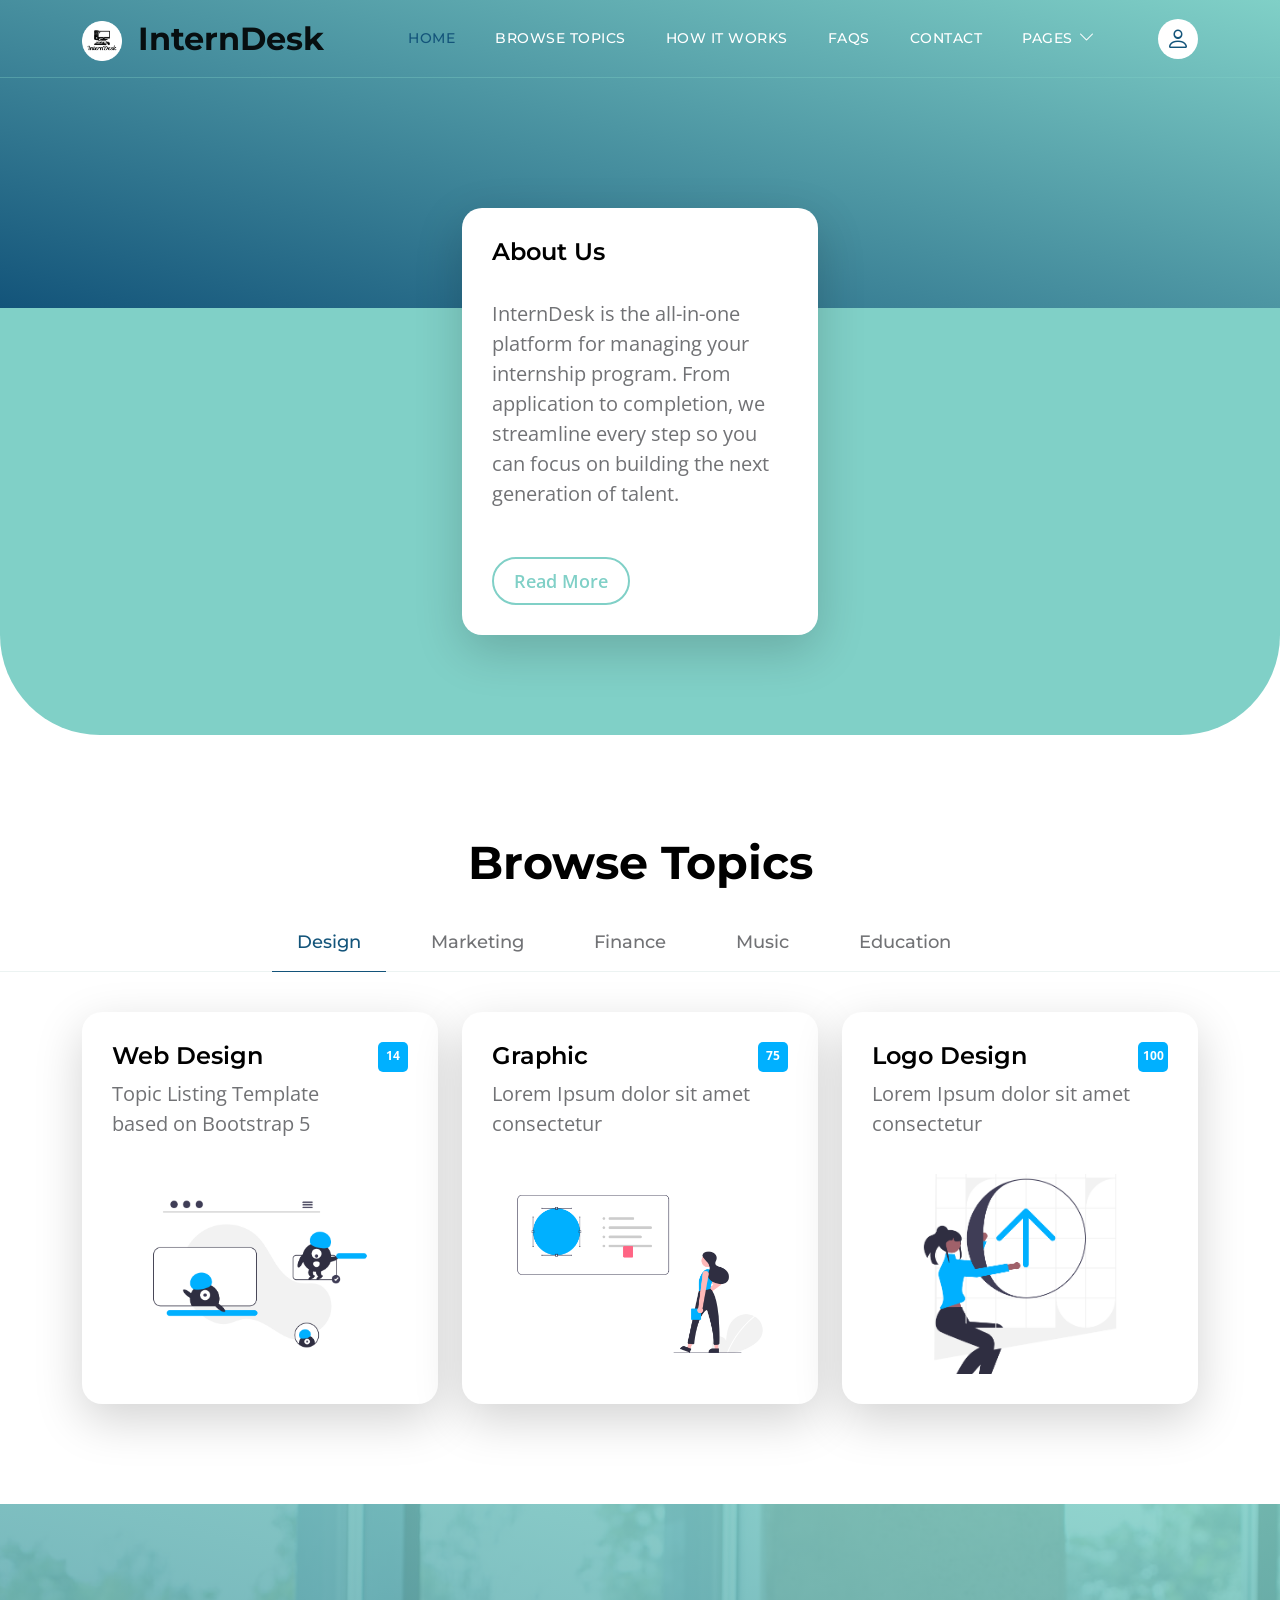
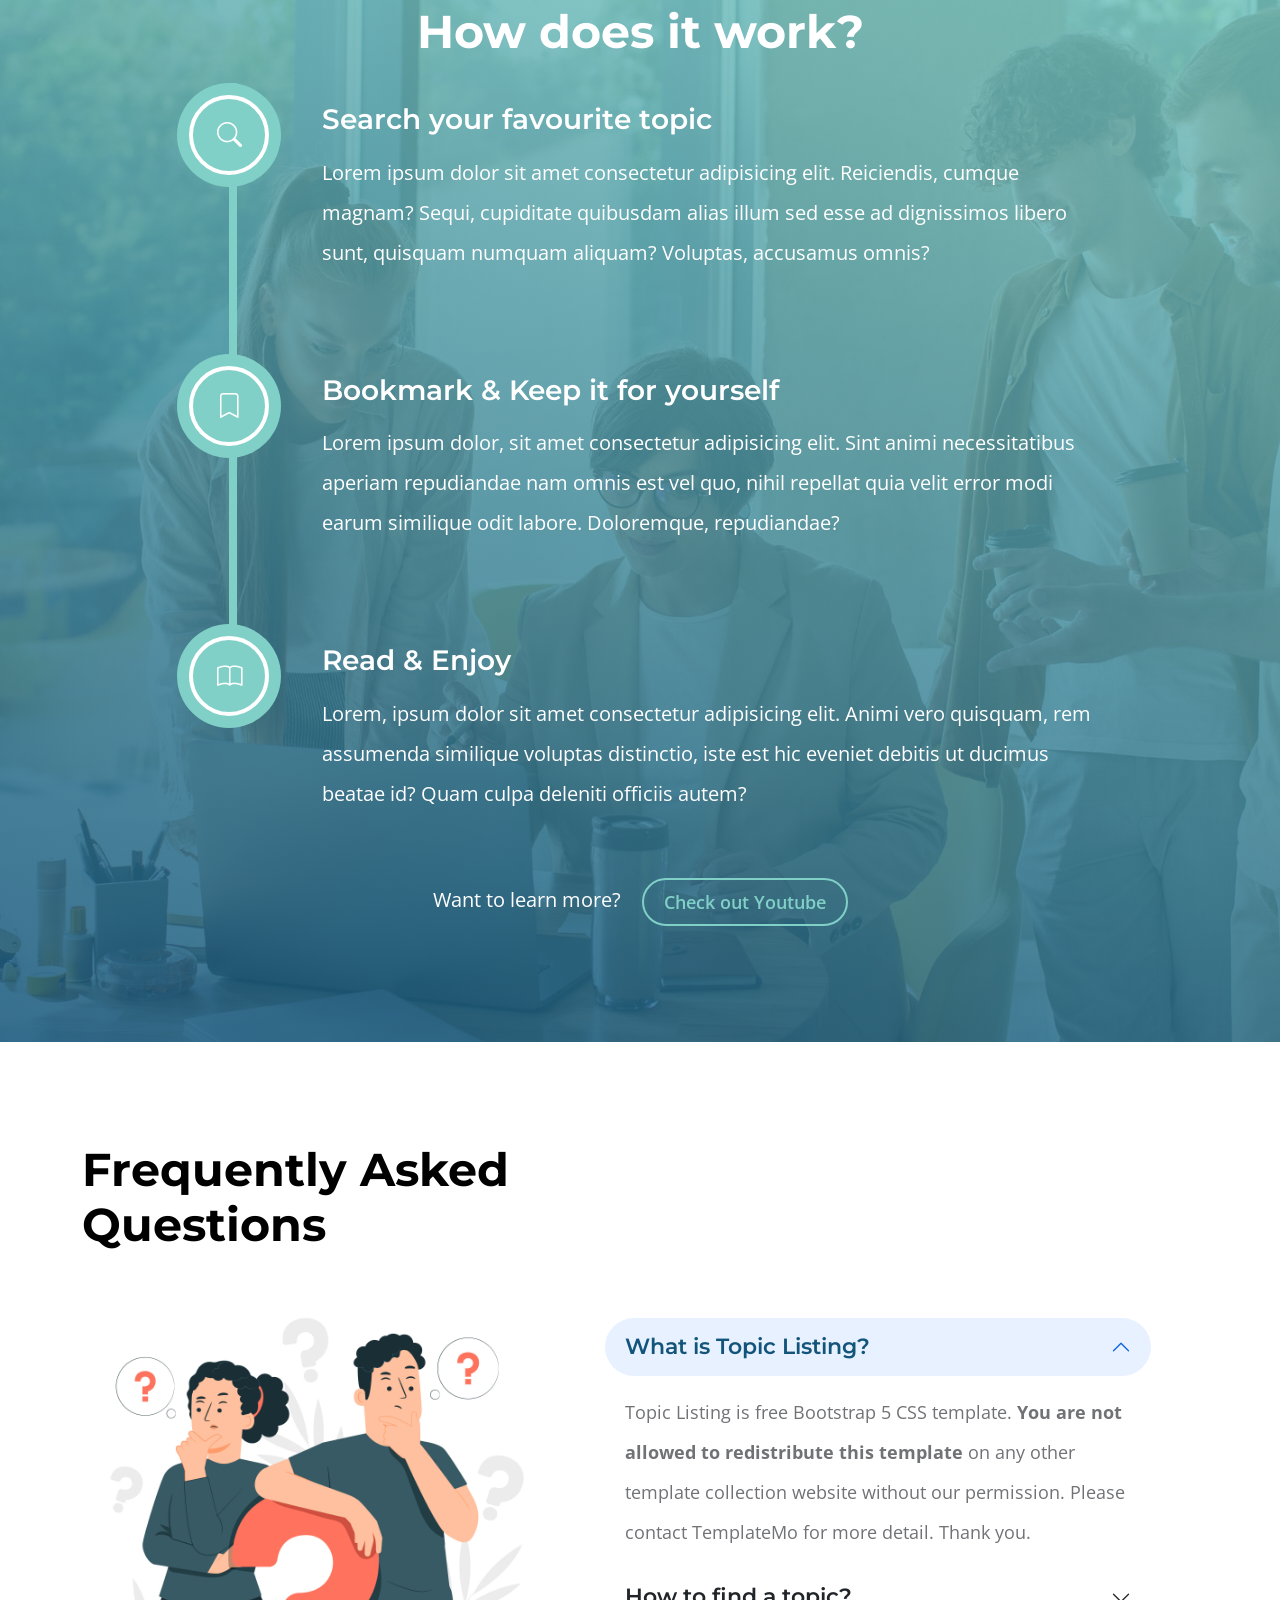
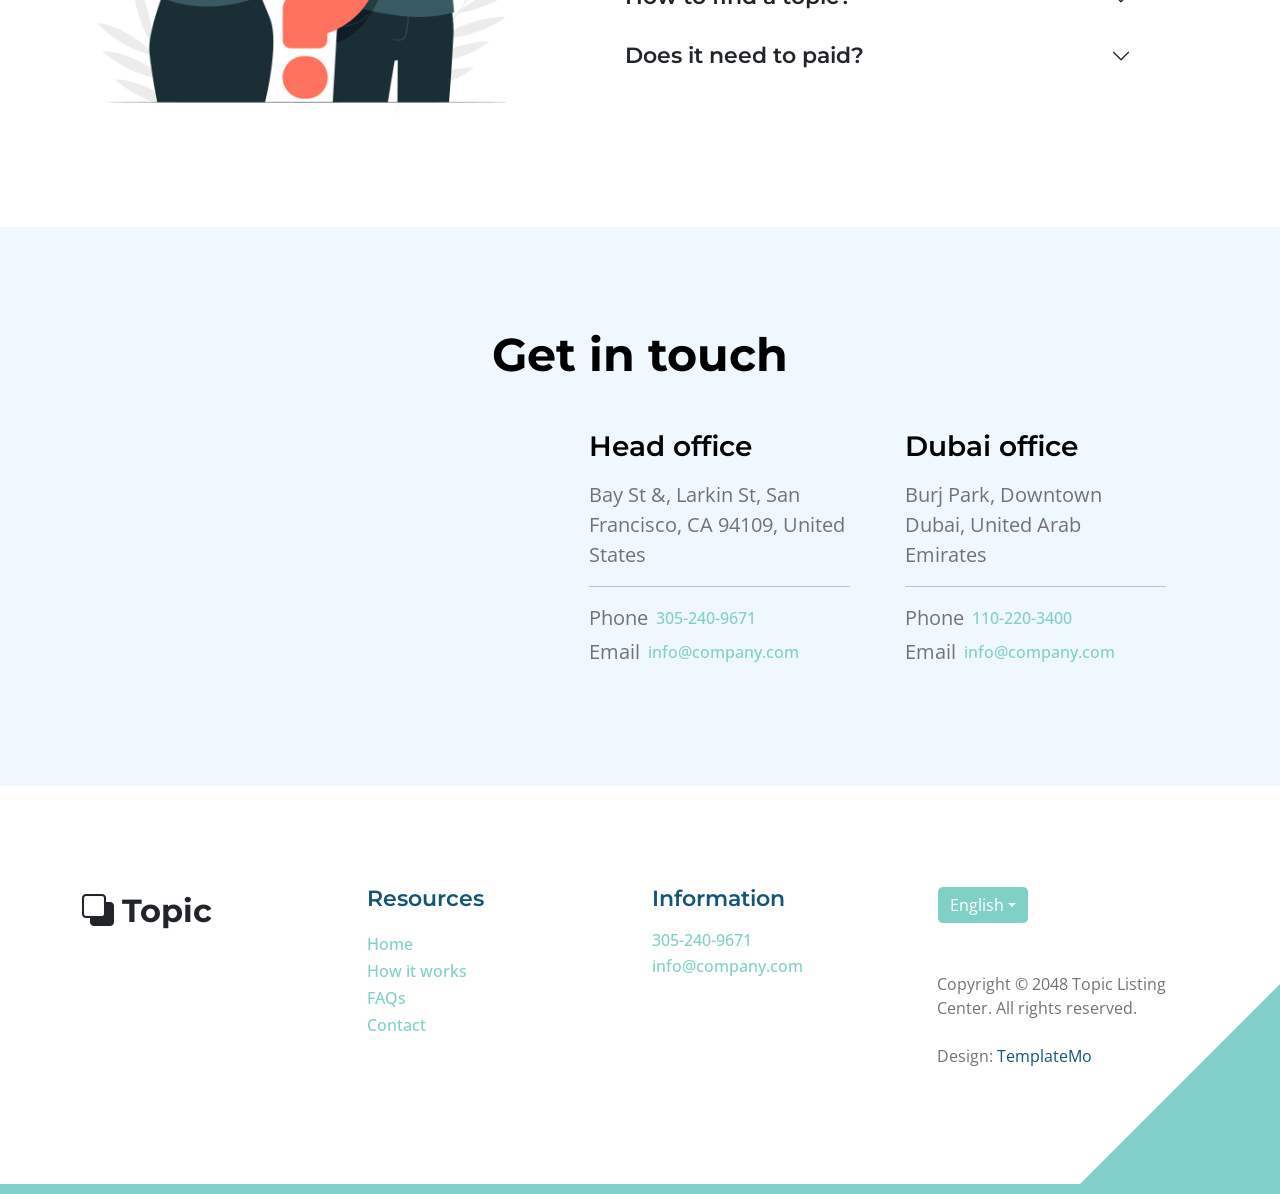
==== commit dedc3651: "Update index.html" ====
--- a/index.html
+++ b/index.html
@@ -37,12 +37,12 @@
             <nav class="navbar navbar-expand-lg">
                 <div class="container">
                     <a class="navbar-brand" href="index.html">
-                        <img src="images/logo.png" alt="InternDesk Logo" class="logo-image">
+                        <img src="images/logo.png" alt="InternDesk Logo" style="height: 40px;">
                         <span class="ms-2">InternDesk</span>
                     </a>
 
                     <div class="d-lg-none ms-auto me-4">
-                        <a href="#top" class="navbar-icon bi-person smoothscroll" aria-label="User Profile"></a>
+                        <a href="#top" class="navbar-icon bi-person smoothscroll"></a>
                     </div>
     
                     <button class="navbar-toggler" type="button" data-bs-toggle="collapse" data-bs-target="#navbarNav" aria-controls="navbarNav" aria-expanded="false" aria-label="Toggle navigation">
@@ -83,7 +83,7 @@
                         </ul>
 
                         <div class="d-none d-lg-block">
-                            <a href="#top" class="navbar-icon bi-person smoothscroll" aria-label="User Profile"></a>
+                            <a href="#top" class="navbar-icon bi-person smoothscroll"></a>
                         </div>
                     </div>
                 </div>
@@ -113,67 +113,19 @@
 
                         <div class="col-lg-4 col-12 mb-4 mb-lg-0">
                             <div class="custom-block bg-white shadow-lg">
-                                <a href="topics-detail.html">
                                     <div class="d-flex">
                                         <div>
                                             <h5 class="mb-2">About Us</h5>
-
-                                            <p class="mb-0">InternDesk is the all-in-one platform for managing your internship program. From application to completion, we streamline every step so you can focus on building the next generation of talent.
-                                                <br>
-                                                more...
-                                            </p>
-                                        </div>
-
-                                        <span class="badge bg-design rounded-pill ms-auto">14</span>
-                                    </div>
-
-                                    <img src="images/topics/undraw_Remote_design_team_re_urdx.png" class="custom-block-image img-fluid" alt="">
-                                </a>
+                                            <br>
+                                            <p class="mb-0">InternDesk is the all-in-one platform for managing your internship program. From application to completion, we streamline every step so you can focus on building the next generation of talent.</p>
+                                            
+                                            <div class="d-flex align-items-center mt-5">
+                                                <a href="topics-detail.html" class="btn custom-btn custom-border-btn smoothscroll me-4">Read More</a>
+                                            </div>
+                                        </div>
+                                    </div>
                             </div>
                         </div>
-
-                        <div class="col-lg-6 col-12">
-                            <div class="custom-block custom-block-overlay">
-                                <div class="d-flex flex-column h-100">
-                                    <img src="images/businesswoman-using-tablet-analysis.jpg" class="custom-block-image img-fluid" alt="">
-
-                                    <div class="custom-block-overlay-text d-flex">
-                                        <div>
-                                            <h5 class="text-white mb-2">Finance</h5>
-
-                                            <p class="text-white">Topic Listing Template includes homepage, listing page, detail page, and contact page. You can feel free to edit and adapt for your CMS requirements.</p>
-
-                                            <a href="topics-detail.html" class="btn custom-btn mt-2 mt-lg-3">Learn More</a>
-                                        </div>
-
-                                        <span class="badge bg-finance rounded-pill ms-auto">25</span>
-                                    </div>
-
-                                    <div class="social-share d-flex">
-                                        <p class="text-white me-4">Share:</p>
-
-                                        <ul class="social-icon">
-                                            <li class="social-icon-item">
-                                                <a href="#" class="social-icon-link bi-twitter" aria-label="Twitter"></a>
-                                            </li>
-
-                                            <li class="social-icon-item">
-                                                <a href="#" class="social-icon-link bi-facebook" aria-label="Facebook"></a>
-                                            </li>
-
-                                            <li class="social-icon-item">
-                                                <a href="#" class="social-icon-link bi-pinterest" aria-label="Pinterest"></a>
-                                            </li>
-                                        </ul>
-
-                                        <a href="#" class="custom-icon bi-bookmark ms-auto" aria-label="Bookmark"></a>
-                                    </div>
-
-                                    <div class="section-overlay"></div>
-                                </div>
-                            </div>
-                        </div>
-
                     </div>
                 </div>
             </section>
@@ -378,19 +330,19 @@
 
                                                         <ul class="social-icon">
                                                             <li class="social-icon-item">
-                                                                <a href="#" class="social-icon-link bi-twitter" aria-label="Twitter"></a>
+                                                                <a href="#" class="social-icon-link bi-twitter"></a>
                                                             </li>
 
                                                             <li class="social-icon-item">
-                                                                <a href="#" class="social-icon-link bi-facebook" aria-label="Facebook"></a>
+                                                                <a href="#" class="social-icon-link bi-facebook"></a>
                                                             </li>
 
                                                             <li class="social-icon-item">
-                                                                <a href="#" class="social-icon-link bi-pinterest" aria-label="Pinterest"></a>
+                                                                <a href="#" class="social-icon-link bi-pinterest"></a>
                                                             </li>
                                                         </ul>
 
-                                                        <a href="#" class="custom-icon bi-bookmark ms-auto" aria-label="Bookmark"></a>
+                                                        <a href="#" class="custom-icon bi-bookmark ms-auto"></a>
                                                     </div>
 
                                                     <div class="section-overlay"></div>
@@ -516,11 +468,11 @@
 
                         <div class="col-lg-10 col-12 mx-auto">
                             <div class="timeline-container">
-                                <div class="list-progress">
-                                    <div class="inner"></div>
-                                </div>
-
                                 <ul class="vertical-scrollable-timeline" id="vertical-scrollable-timeline">
+                                    <div class="list-progress">
+                                        <div class="inner"></div>
+                                    </div>
+
                                     <li>
                                         <h4 class="text-white mb-3">Search your favourite topic</h4>
 
@@ -639,7 +591,7 @@
                         </div>
 
                         <div class="col-lg-5 col-12 mb-4 mb-lg-0">
-                            <iframe class="google-map google-map-iframe" src="https://www.google.com/maps/embed?pb=!1m18!1m12!1m3!1d2595.065641062665!2d-122.4230416990949!3d37.80335401520422!2m3!1f0!2f0!3f0!3m2!1i1024!2i768!4f13.1!3m3!1m2!1s0x80858127459fabad%3A0x808ba520e5e9edb7!2sFrancisco%20Park!5e1!3m2!1sen!2sth!4v1684340239744!5m2!1sen!2sth" width="100%" height="250" allowfullscreen="" loading="lazy" title="Google Map of Francisco Park"></iframe>
+                            <iframe class="google-map" src="https://www.google.com/maps/embed?pb=!1m18!1m12!1m3!1d2595.065641062665!2d-122.4230416990949!3d37.80335401520422!2m3!1f0!2f0!3f0!3m2!1i1024!2i768!4f13.1!3m3!1m2!1s0x80858127459fabad%3A0x808ba520e5e9edb7!2sFrancisco%20Park!5e1!3m2!1sen!2sth!4v1684340239744!5m2!1sen!2sth" width="100%" height="250" style="border:0;" allowfullscreen="" loading="lazy" referrerpolicy="no-referrer-when-downgrade"></iframe>
                         </div>
 
                         <div class="col-lg-3 col-md-6 col-12 mb-3 mb-lg- mb-md-0 ms-auto">
@@ -759,7 +711,7 @@
                         </div>
 
                         <p class="copyright-text mt-lg-5 mt-4">Copyright © 2048 Topic Listing Center. All rights reserved.
-                        <br><br>Design: <a rel="nofollow noopener" href="https://templatemo.com" target="_blank">TemplateMo</a></p>
+                        <br><br>Design: <a rel="nofollow" href="https://templatemo.com" target="_blank">TemplateMo</a></p>
                         
                     </div>
 
